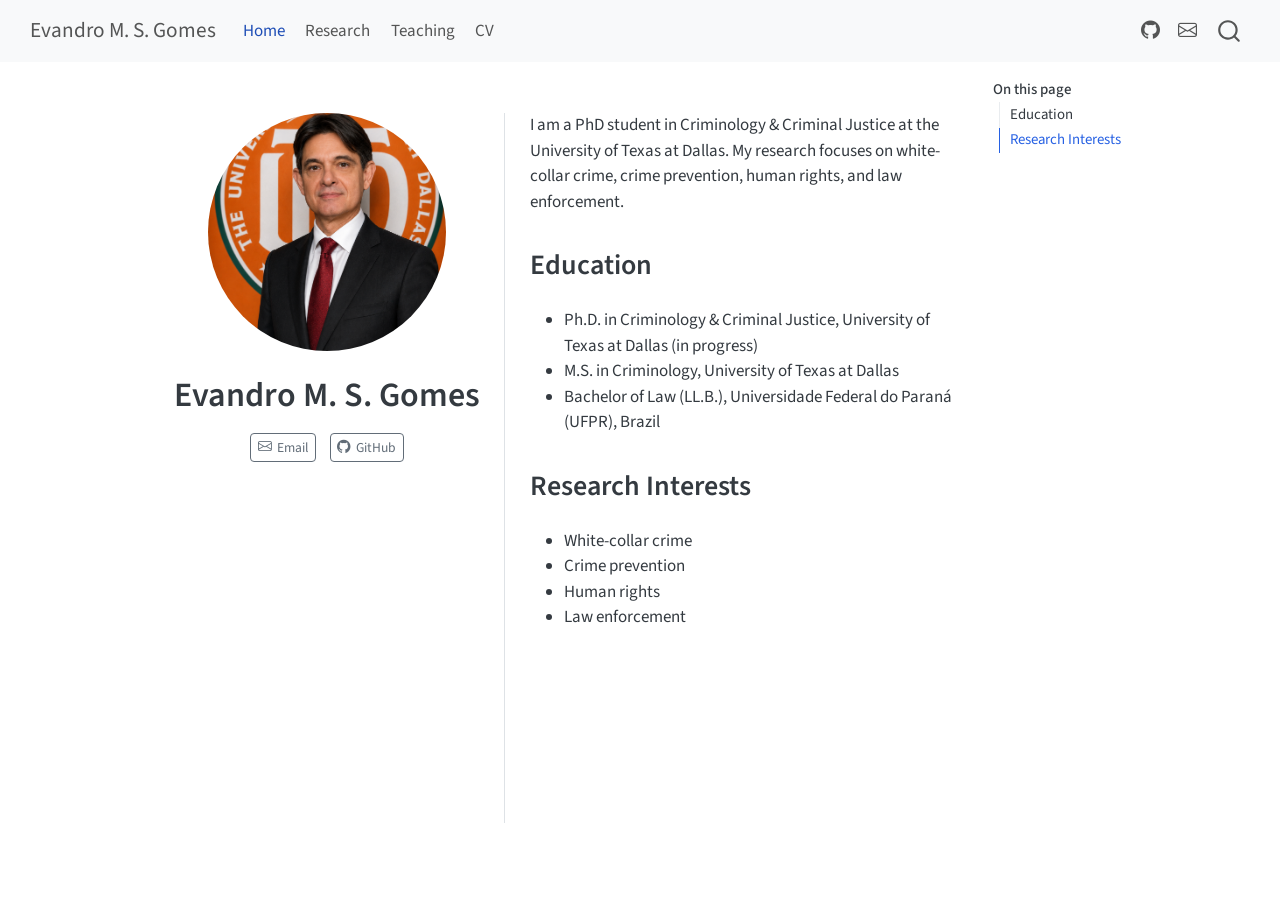
==== docs/index.html @ 04cb767e "Initial Quarto website" ====
<!DOCTYPE html>
<html xmlns="http://www.w3.org/1999/xhtml" lang="en" xml:lang="en"><head>

<meta charset="utf-8">
<meta name="generator" content="quarto-1.9.38">

<meta name="viewport" content="width=device-width, initial-scale=1.0, user-scalable=yes">


<title>Evandro M. S. Gomes</title>
<style>
/* Default styles provided by pandoc.
** See https://pandoc.org/MANUAL.html#variables-for-html for config info.
*/
code{white-space: pre-wrap;}
span.smallcaps{font-variant: small-caps;}
div.columns{display: flex; gap: min(4vw, 1.5em);}
div.column{flex: auto; overflow-x: auto;}
div.hanging-indent{margin-left: 1.5em; text-indent: -1.5em;}
ul.task-list{list-style: none;}
ul.task-list li input[type="checkbox"] {
  width: 0.8em;
  margin: 0 0.8em 0.2em -1em; /* quarto-specific, see https://github.com/quarto-dev/quarto-cli/issues/4556 */ 
  vertical-align: middle;
}
</style>


<script src="site_libs/quarto-nav/quarto-nav.js"></script>
<script src="site_libs/quarto-nav/headroom.min.js"></script>
<script src="site_libs/clipboard/clipboard.min.js"></script>
<script src="site_libs/quarto-search/autocomplete.umd.js"></script>
<script src="site_libs/quarto-search/fuse.min.js"></script>
<script src="site_libs/quarto-search/quarto-search.js"></script>
<meta name="quarto:offset" content="./">
<script src="site_libs/quarto-html/quarto.js" type="module"></script>
<script src="site_libs/quarto-html/tabsets/tabsets.js" type="module"></script>
<script src="site_libs/quarto-html/popper.min.js"></script>
<script src="site_libs/quarto-html/tippy.umd.min.js"></script>
<link href="site_libs/quarto-html/tippy.css" rel="stylesheet">
<link href="site_libs/quarto-html/quarto-syntax-highlighting-15634bcf2e68342d4ad2dfa704d543f6.css" rel="stylesheet" id="quarto-text-highlighting-styles">
<script src="site_libs/bootstrap/bootstrap.min.js"></script>
<link href="site_libs/bootstrap/bootstrap-icons.css" rel="stylesheet">
<link href="site_libs/bootstrap/bootstrap-a0f9fd0d421825b736dc1bbcbcba2219.min.css" rel="stylesheet" append-hash="true" id="quarto-bootstrap" data-mode="light">
<script id="quarto-search-options" type="application/json">{
  "location": "navbar",
  "copy-button": false,
  "collapse-after": 3,
  "panel-placement": "end",
  "type": "overlay",
  "limit": 50,
  "keyboard-shortcut": [
    "f",
    "/",
    "s"
  ],
  "show-item-context": false,
  "language": {
    "search-no-results-text": "No results",
    "search-matching-documents-text": "matching documents",
    "search-copy-link-title": "Copy link to search",
    "search-hide-matches-text": "Hide additional matches",
    "search-more-match-text": "more match in this document",
    "search-more-matches-text": "more matches in this document",
    "search-clear-button-title": "Clear",
    "search-text-placeholder": "",
    "search-detached-cancel-button-title": "Cancel",
    "search-submit-button-title": "Submit",
    "search-label": "Search"
  }
}</script>


<link rel="stylesheet" href="styles.css">
</head>

<body class="nav-fixed quarto-light">

<div id="quarto-search-results"></div>
  <header id="quarto-header" class="headroom fixed-top">
    <nav class="navbar navbar-expand-lg " data-bs-theme="dark">
      <div class="navbar-container container-fluid">
      <div class="navbar-brand-container mx-auto">
    <a class="navbar-brand" href="./index.html">
    <span class="navbar-title">Evandro M. S. Gomes</span>
    </a>
  </div>
            <div id="quarto-search" class="" title="Search"></div>
          <button class="navbar-toggler" type="button" data-bs-toggle="collapse" data-bs-target="#navbarCollapse" aria-controls="navbarCollapse" role="menu" aria-expanded="false" aria-label="Toggle navigation" onclick="if (window.quartoToggleHeadroom) { window.quartoToggleHeadroom(); }">
  <span class="navbar-toggler-icon"></span>
</button>
          <div class="collapse navbar-collapse" id="navbarCollapse">
            <ul class="navbar-nav navbar-nav-scroll me-auto">
  <li class="nav-item">
    <a class="nav-link active" href="./index.html" aria-current="page"> 
<span class="menu-text">Home</span></a>
  </li>  
  <li class="nav-item">
    <a class="nav-link" href="./research.html"> 
<span class="menu-text">Research</span></a>
  </li>  
  <li class="nav-item">
    <a class="nav-link" href="./teaching.html"> 
<span class="menu-text">Teaching</span></a>
  </li>  
  <li class="nav-item">
    <a class="nav-link" href="./cv.html"> 
<span class="menu-text">CV</span></a>
  </li>  
</ul>
            <ul class="navbar-nav navbar-nav-scroll ms-auto">
  <li class="nav-item compact">
    <a class="nav-link" href="https://github.com/evandromsg"> <i class="bi bi-github" role="img">
</i> 
<span class="menu-text"></span></a>
  </li>  
  <li class="nav-item compact">
    <a class="nav-link" href="mailto:evandromsg@hotmail.com"> <i class="bi bi-envelope" role="img">
</i> 
<span class="menu-text"></span></a>
  </li>  
</ul>
          </div> <!-- /navcollapse -->
            <div class="quarto-navbar-tools">
</div>
      </div> <!-- /container-fluid -->
    </nav>
</header>
<!-- content -->
<div id="quarto-content" class="quarto-container page-columns page-rows-contents page-layout-article page-navbar">
<!-- sidebar -->
<!-- margin-sidebar -->
    <div id="quarto-margin-sidebar" class="sidebar margin-sidebar">
        <nav id="TOC" role="doc-toc" class="toc-active">
    <h2 id="toc-title">On this page</h2>
  <ul>
  <li><a href="#education" id="toc-education" class="nav-link active" data-scroll-target="#education">Education</a></li>
  <li><a href="#research-interests" id="toc-research-interests" class="nav-link" data-scroll-target="#research-interests">Research Interests</a></li>
  </ul>
</nav>
    </div>
<!-- main -->
<div class="quarto-about-trestles">
  <div class="about-entity">
    <img src="profile.png" class="about-image
  round " style="height: 14em; width: 14em;">
<header id="title-block-header" class="quarto-title-block default">
<div class="quarto-title">
<h1 class="title">Evandro M. S. Gomes</h1>
</div>
<div class="quarto-title-meta">
  </div>
</header>
    <div class="about-links">
  <a href="mailto:evandromsg@hotmail.com" class="about-link" rel="" target="">
    <i class="bi bi-envelope"></i>
     <span class="about-link-text">Email</span>
  </a>
  <a href="https://github.com/evandromsg" class="about-link" rel="" target="">
    <i class="bi bi-github"></i>
     <span class="about-link-text">GitHub</span>
  </a>
</div>
  </div>
  <div class="about-contents"><main class="content" id="quarto-document-content">

<p>I am a PhD student in Criminology &amp; Criminal Justice at the University of Texas at Dallas. My research focuses on white-collar crime, crime prevention, human rights, and law enforcement.</p>
<section id="education" class="level2">
<h2 data-anchor-id="education">Education</h2>
<ul>
<li>Ph.D.&nbsp;in Criminology &amp; Criminal Justice, University of Texas at Dallas (in progress)</li>
<li>M.S. in Criminology, University of Texas at Dallas</li>
<li>Bachelor of Law (LL.B.), Universidade Federal do Paraná (UFPR), Brazil</li>
</ul>
</section>
<section id="research-interests" class="level2">
<h2 data-anchor-id="research-interests">Research Interests</h2>
<ul>
<li>White-collar crime</li>
<li>Crime prevention</li>
<li>Human rights</li>
<li>Law enforcement</li>
</ul>


</section>
</main></div>
</div>
 <!-- /main -->
<script id="quarto-html-after-body" type="application/javascript">
  window.document.addEventListener("DOMContentLoaded", function (event) {
    const isCodeAnnotation = (el) => {
      for (const clz of el.classList) {
        if (clz.startsWith('code-annotation-')) {                     
          return true;
        }
      }
      return false;
    }
    const onCopySuccess = function(e) {
      // button target
      const button = e.trigger;
      // don't keep focus
      button.blur();
      // flash "checked"
      button.classList.add('code-copy-button-checked');
      var currentTitle = button.getAttribute("title");
      button.setAttribute("title", "Copied!");
      let tooltip;
      if (window.bootstrap) {
        button.setAttribute("data-bs-toggle", "tooltip");
        button.setAttribute("data-bs-placement", "left");
        button.setAttribute("data-bs-title", "Copied!");
        tooltip = new bootstrap.Tooltip(button, 
          { trigger: "manual", 
            customClass: "code-copy-button-tooltip",
            offset: [0, -8]});
        tooltip.show();    
      }
      setTimeout(function() {
        if (tooltip) {
          tooltip.hide();
          button.removeAttribute("data-bs-title");
          button.removeAttribute("data-bs-toggle");
          button.removeAttribute("data-bs-placement");
        }
        button.setAttribute("title", currentTitle);
        button.classList.remove('code-copy-button-checked');
      }, 1000);
      // clear code selection
      e.clearSelection();
    }
    const getTextToCopy = function(trigger) {
      const outerScaffold = trigger.parentElement.cloneNode(true);
      const codeEl = outerScaffold.querySelector('code');
      for (const childEl of codeEl.children) {
        if (isCodeAnnotation(childEl)) {
          childEl.remove();
        }
      }
      return codeEl.innerText;
    }
    const clipboard = new window.ClipboardJS('.code-copy-button:not([data-in-quarto-modal])', {
      text: getTextToCopy
    });
    clipboard.on('success', onCopySuccess);
    if (window.document.getElementById('quarto-embedded-source-code-modal')) {
      const clipboardModal = new window.ClipboardJS('.code-copy-button[data-in-quarto-modal]', {
        text: getTextToCopy,
        container: window.document.getElementById('quarto-embedded-source-code-modal')
      });
      clipboardModal.on('success', onCopySuccess);
    }
      var localhostRegex = new RegExp(/^(?:http|https):\/\/localhost\:?[0-9]*\//);
      var mailtoRegex = new RegExp(/^mailto:/);
        var filterRegex = new RegExp('/' + window.location.host + '/');
      var isInternal = (href) => {
          return filterRegex.test(href) || localhostRegex.test(href) || mailtoRegex.test(href);
      }
      // Inspect non-navigation links and adorn them if external
     var links = window.document.querySelectorAll('a[href]:not(.nav-link):not(.navbar-brand):not(.toc-action):not(.sidebar-link):not(.sidebar-item-toggle):not(.pagination-link):not(.no-external):not([aria-hidden]):not(.dropdown-item):not(.quarto-navigation-tool):not(.about-link)');
      for (var i=0; i<links.length; i++) {
        const link = links[i];
        if (!isInternal(link.href)) {
          // undo the damage that might have been done by quarto-nav.js in the case of
          // links that we want to consider external
          if (link.dataset.originalHref !== undefined) {
            link.href = link.dataset.originalHref;
          }
        }
      }
    function tippyHover(el, contentFn, onTriggerFn, onUntriggerFn) {
      const config = {
        allowHTML: true,
        maxWidth: 500,
        delay: 100,
        arrow: false,
        appendTo: function(el) {
            return el.parentElement;
        },
        interactive: true,
        interactiveBorder: 10,
        theme: 'quarto',
        placement: 'bottom-start',
      };
      if (contentFn) {
        config.content = contentFn;
      }
      if (onTriggerFn) {
        config.onTrigger = onTriggerFn;
      }
      if (onUntriggerFn) {
        config.onUntrigger = onUntriggerFn;
      }
      window.tippy(el, config); 
    }
    const noterefs = window.document.querySelectorAll('a[role="doc-noteref"]');
    for (var i=0; i<noterefs.length; i++) {
      const ref = noterefs[i];
      tippyHover(ref, function() {
        // use id or data attribute instead here
        let href = ref.getAttribute('data-footnote-href') || ref.getAttribute('href');
        try { href = new URL(href).hash; } catch {}
        const id = href.replace(/^#\/?/, "");
        const note = window.document.getElementById(id);
        if (note) {
          return note.innerHTML;
        } else {
          return "";
        }
      });
    }
    const xrefs = window.document.querySelectorAll('a.quarto-xref');
    const processXRef = (id, note) => {
      // Strip column container classes
      const stripColumnClz = (el) => {
        el.classList.remove("page-full", "page-columns");
        if (el.children) {
          for (const child of el.children) {
            stripColumnClz(child);
          }
        }
      }
      stripColumnClz(note)
      if (id === null || id.startsWith('sec-')) {
        // Special case sections, only their first couple elements
        const container = document.createElement("div");
        if (note.children && note.children.length > 2) {
          container.appendChild(note.children[0].cloneNode(true));
          for (let i = 1; i < note.children.length; i++) {
            const child = note.children[i];
            if (child.tagName === "P" && child.innerText === "") {
              continue;
            } else {
              container.appendChild(child.cloneNode(true));
              break;
            }
          }
          if (window.Quarto?.typesetMath) {
            window.Quarto.typesetMath(container);
          }
          return container.innerHTML
        } else {
          if (window.Quarto?.typesetMath) {
            window.Quarto.typesetMath(note);
          }
          return note.innerHTML;
        }
      } else {
        // Remove any anchor links if they are present
        const anchorLink = note.querySelector('a.anchorjs-link');
        if (anchorLink) {
          anchorLink.remove();
        }
        if (window.Quarto?.typesetMath) {
          window.Quarto.typesetMath(note);
        }
        if (note.classList.contains("callout")) {
          return note.outerHTML;
        } else {
          return note.innerHTML;
        }
      }
    }
    for (var i=0; i<xrefs.length; i++) {
      const xref = xrefs[i];
      tippyHover(xref, undefined, function(instance) {
        instance.disable();
        let url = xref.getAttribute('href');
        let hash = undefined; 
        if (url.startsWith('#')) {
          hash = url;
        } else {
          try { hash = new URL(url).hash; } catch {}
        }
        if (hash) {
          const id = hash.replace(/^#\/?/, "");
          const note = window.document.getElementById(id);
          if (note !== null) {
            try {
              const html = processXRef(id, note.cloneNode(true));
              instance.setContent(html);
            } finally {
              instance.enable();
              instance.show();
            }
          } else {
            // See if we can fetch this
            fetch(url.split('#')[0])
            .then(res => res.text())
            .then(html => {
              const parser = new DOMParser();
              const htmlDoc = parser.parseFromString(html, "text/html");
              const note = htmlDoc.getElementById(id);
              if (note !== null) {
                const html = processXRef(id, note);
                instance.setContent(html);
              } 
            }).finally(() => {
              instance.enable();
              instance.show();
            });
          }
        } else {
          // See if we can fetch a full url (with no hash to target)
          // This is a special case and we should probably do some content thinning / targeting
          fetch(url)
          .then(res => res.text())
          .then(html => {
            const parser = new DOMParser();
            const htmlDoc = parser.parseFromString(html, "text/html");
            const note = htmlDoc.querySelector('main.content');
            if (note !== null) {
              // This should only happen for chapter cross references
              // (since there is no id in the URL)
              // remove the first header
              if (note.children.length > 0 && note.children[0].tagName === "HEADER") {
                note.children[0].remove();
              }
              const html = processXRef(null, note);
              instance.setContent(html);
            } 
          }).finally(() => {
            instance.enable();
            instance.show();
          });
        }
      }, function(instance) {
      });
    }
        let selectedAnnoteEl;
        const selectorForAnnotation = ( cell, annotation) => {
          let cellAttr = 'data-code-cell="' + cell + '"';
          let lineAttr = 'data-code-annotation="' +  annotation + '"';
          const selector = 'span[' + cellAttr + '][' + lineAttr + ']';
          return selector;
        }
        const selectCodeLines = (annoteEl) => {
          const doc = window.document;
          const targetCell = annoteEl.getAttribute("data-target-cell");
          const targetAnnotation = annoteEl.getAttribute("data-target-annotation");
          const annoteSpan = window.document.querySelector(selectorForAnnotation(targetCell, targetAnnotation));
          const lines = annoteSpan.getAttribute("data-code-lines").split(",");
          const lineIds = lines.map((line) => {
            return targetCell + "-" + line;
          })
          let top = null;
          let height = null;
          let parent = null;
          if (lineIds.length > 0) {
              //compute the position of the single el (top and bottom and make a div)
              const el = window.document.getElementById(lineIds[0]);
              top = el.offsetTop;
              height = el.offsetHeight;
              parent = el.parentElement.parentElement;
            if (lineIds.length > 1) {
              const lastEl = window.document.getElementById(lineIds[lineIds.length - 1]);
              const bottom = lastEl.offsetTop + lastEl.offsetHeight;
              height = bottom - top;
            }
            if (top !== null && height !== null && parent !== null) {
              // cook up a div (if necessary) and position it 
              let div = window.document.getElementById("code-annotation-line-highlight");
              if (div === null) {
                div = window.document.createElement("div");
                div.setAttribute("id", "code-annotation-line-highlight");
                div.style.position = 'absolute';
                parent.appendChild(div);
              }
              div.style.top = top - 2 + "px";
              div.style.height = height + 4 + "px";
              div.style.left = 0;
              let gutterDiv = window.document.getElementById("code-annotation-line-highlight-gutter");
              if (gutterDiv === null) {
                gutterDiv = window.document.createElement("div");
                gutterDiv.setAttribute("id", "code-annotation-line-highlight-gutter");
                gutterDiv.style.position = 'absolute';
                const codeCell = window.document.getElementById(targetCell);
                const gutter = codeCell.querySelector('.code-annotation-gutter');
                gutter.appendChild(gutterDiv);
              }
              gutterDiv.style.top = top - 2 + "px";
              gutterDiv.style.height = height + 4 + "px";
            }
            selectedAnnoteEl = annoteEl;
          }
        };
        const unselectCodeLines = () => {
          const elementsIds = ["code-annotation-line-highlight", "code-annotation-line-highlight-gutter"];
          elementsIds.forEach((elId) => {
            const div = window.document.getElementById(elId);
            if (div) {
              div.remove();
            }
          });
          selectedAnnoteEl = undefined;
        };
          // Handle positioning of the toggle
      window.addEventListener(
        "resize",
        throttle(() => {
          elRect = undefined;
          if (selectedAnnoteEl) {
            selectCodeLines(selectedAnnoteEl);
          }
        }, 10)
      );
      function throttle(fn, ms) {
      let throttle = false;
      let timer;
        return (...args) => {
          if(!throttle) { // first call gets through
              fn.apply(this, args);
              throttle = true;
          } else { // all the others get throttled
              if(timer) clearTimeout(timer); // cancel #2
              timer = setTimeout(() => {
                fn.apply(this, args);
                timer = throttle = false;
              }, ms);
          }
        };
      }
        // Attach click handler to the DT
        const annoteDls = window.document.querySelectorAll('dt[data-target-cell]');
        for (const annoteDlNode of annoteDls) {
          annoteDlNode.addEventListener('click', (event) => {
            const clickedEl = event.target;
            if (clickedEl !== selectedAnnoteEl) {
              unselectCodeLines();
              const activeEl = window.document.querySelector('dt[data-target-cell].code-annotation-active');
              if (activeEl) {
                activeEl.classList.remove('code-annotation-active');
              }
              selectCodeLines(clickedEl);
              clickedEl.classList.add('code-annotation-active');
            } else {
              // Unselect the line
              unselectCodeLines();
              clickedEl.classList.remove('code-annotation-active');
            }
          });
        }
    const findCites = (el) => {
      const parentEl = el.parentElement;
      if (parentEl) {
        const cites = parentEl.dataset.cites;
        if (cites) {
          return {
            el,
            cites: cites.split(' ')
          };
        } else {
          return findCites(el.parentElement)
        }
      } else {
        return undefined;
      }
    };
    var bibliorefs = window.document.querySelectorAll('a[role="doc-biblioref"]');
    for (var i=0; i<bibliorefs.length; i++) {
      const ref = bibliorefs[i];
      const citeInfo = findCites(ref);
      if (citeInfo) {
        tippyHover(citeInfo.el, function() {
          var popup = window.document.createElement('div');
          citeInfo.cites.forEach(function(cite) {
            var citeDiv = window.document.createElement('div');
            citeDiv.classList.add('hanging-indent');
            citeDiv.classList.add('csl-entry');
            var biblioDiv = window.document.getElementById('ref-' + cite);
            if (biblioDiv) {
              citeDiv.innerHTML = biblioDiv.innerHTML;
            }
            popup.appendChild(citeDiv);
          });
          return popup.innerHTML;
        });
      }
    }
  });
  </script>
</div> <!-- /content -->




</body></html>
---- docs/site_libs/quarto-html/tippy.css ----
.tippy-box[data-animation=fade][data-state=hidden]{opacity:0}[data-tippy-root]{max-width:calc(100vw - 10px)}.tippy-box{position:relative;background-color:#333;color:#fff;border-radius:4px;font-size:14px;line-height:1.4;white-space:normal;outline:0;transition-property:transform,visibility,opacity}.tippy-box[data-placement^=top]>.tippy-arrow{bottom:0}.tippy-box[data-placement^=top]>.tippy-arrow:before{bottom:-7px;left:0;border-width:8px 8px 0;border-top-color:initial;transform-origin:center top}.tippy-box[data-placement^=bottom]>.tippy-arrow{top:0}.tippy-box[data-placement^=bottom]>.tippy-arrow:before{top:-7px;left:0;border-width:0 8px 8px;border-bottom-color:initial;transform-origin:center bottom}.tippy-box[data-placement^=left]>.tippy-arrow{right:0}.tippy-box[data-placement^=left]>.tippy-arrow:before{border-width:8px 0 8px 8px;border-left-color:initial;right:-7px;transform-origin:center left}.tippy-box[data-placement^=right]>.tippy-arrow{left:0}.tippy-box[data-placement^=right]>.tippy-arrow:before{left:-7px;border-width:8px 8px 8px 0;border-right-color:initial;transform-origin:center right}.tippy-box[data-inertia][data-state=visible]{transition-timing-function:cubic-bezier(.54,1.5,.38,1.11)}.tippy-arrow{width:16px;height:16px;color:#333}.tippy-arrow:before{content:"";position:absolute;border-color:transparent;border-style:solid}.tippy-content{position:relative;padding:5px 9px;z-index:1}
---- docs/site_libs/quarto-html/quarto-syntax-highlighting-15634bcf2e68342d4ad2dfa704d543f6.css ----
/* quarto syntax highlight colors */
:root {
  --quarto-hl-ot-color: #003B4F;
  --quarto-hl-at-color: #657422;
  --quarto-hl-ss-color: #20794D;
  --quarto-hl-an-color: #5E5E5E;
  --quarto-hl-fu-color: #4758AB;
  --quarto-hl-st-color: #20794D;
  --quarto-hl-cf-color: #003B4F;
  --quarto-hl-op-color: #5E5E5E;
  --quarto-hl-er-color: #AD0000;
  --quarto-hl-bn-color: #AD0000;
  --quarto-hl-al-color: #AD0000;
  --quarto-hl-va-color: #111111;
  --quarto-hl-bu-color: inherit;
  --quarto-hl-ex-color: inherit;
  --quarto-hl-pp-color: #AD0000;
  --quarto-hl-in-color: #5E5E5E;
  --quarto-hl-vs-color: #20794D;
  --quarto-hl-wa-color: #5E5E5E;
  --quarto-hl-do-color: #5E5E5E;
  --quarto-hl-im-color: #00769E;
  --quarto-hl-ch-color: #20794D;
  --quarto-hl-dt-color: #AD0000;
  --quarto-hl-fl-color: #AD0000;
  --quarto-hl-co-color: #5E5E5E;
  --quarto-hl-cv-color: #5E5E5E;
  --quarto-hl-cn-color: #8f5902;
  --quarto-hl-sc-color: #5E5E5E;
  --quarto-hl-dv-color: #AD0000;
  --quarto-hl-kw-color: #003B4F;
}

/* other quarto variables */
:root {
  --quarto-font-monospace: SFMono-Regular, Menlo, Monaco, Consolas, "Liberation Mono", "Courier New", monospace;
}

/* syntax highlight based on Pandoc's rules */
pre > code.sourceCode > span {
  color: #003B4F;
}

code.sourceCode > span {
  color: #003B4F;
}

div.sourceCode,
div.sourceCode pre.sourceCode {
  color: #003B4F;
}

/* Normal */
code span {
  color: #003B4F;
}

/* Alert */
code span.al {
  color: #AD0000;
  font-style: inherit;
}

/* Annotation */
code span.an {
  color: #5E5E5E;
  font-style: inherit;
}

/* Attribute */
code span.at {
  color: #657422;
  font-style: inherit;
}

/* BaseN */
code span.bn {
  color: #AD0000;
  font-style: inherit;
}

/* BuiltIn */
code span.bu {
  font-style: inherit;
}

/* ControlFlow */
code span.cf {
  color: #003B4F;
  font-weight: bold;
  font-style: inherit;
}

/* Char */
code span.ch {
  color: #20794D;
  font-style: inherit;
}

/* Constant */
code span.cn {
  color: #8f5902;
  font-style: inherit;
}

/* Comment */
code span.co {
  color: #5E5E5E;
  font-style: inherit;
}

/* CommentVar */
code span.cv {
  color: #5E5E5E;
  font-style: italic;
}

/* Documentation */
code span.do {
  color: #5E5E5E;
  font-style: italic;
}

/* DataType */
code span.dt {
  color: #AD0000;
  font-style: inherit;
}

/* DecVal */
code span.dv {
  color: #AD0000;
  font-style: inherit;
}

/* Error */
code span.er {
  color: #AD0000;
  font-style: inherit;
}

/* Extension */
code span.ex {
  font-style: inherit;
}

/* Float */
code span.fl {
  color: #AD0000;
  font-style: inherit;
}

/* Function */
code span.fu {
  color: #4758AB;
  font-style: inherit;
}

/* Import */
code span.im {
  color: #00769E;
  font-style: inherit;
}

/* Information */
code span.in {
  color: #5E5E5E;
  font-style: inherit;
}

/* Keyword */
code span.kw {
  color: #003B4F;
  font-weight: bold;
  font-style: inherit;
}

/* Operator */
code span.op {
  color: #5E5E5E;
  font-style: inherit;
}

/* Other */
code span.ot {
  color: #003B4F;
  font-style: inherit;
}

/* Preprocessor */
code span.pp {
  color: #AD0000;
  font-style: inherit;
}

/* SpecialChar */
code span.sc {
  color: #5E5E5E;
  font-style: inherit;
}

/* SpecialString */
code span.ss {
  color: #20794D;
  font-style: inherit;
}

/* String */
code span.st {
  color: #20794D;
  font-style: inherit;
}

/* Variable */
code span.va {
  color: #111111;
  font-style: inherit;
}

/* VerbatimString */
code span.vs {
  color: #20794D;
  font-style: inherit;
}

/* Warning */
code span.wa {
  color: #5E5E5E;
  font-style: italic;
}

.prevent-inlining {
  content: "</";
}

/*# sourceMappingURL=f23921c56f73e400b49028c9186a1aa0.css.map */
---- docs/styles.css ----
/* css styles */
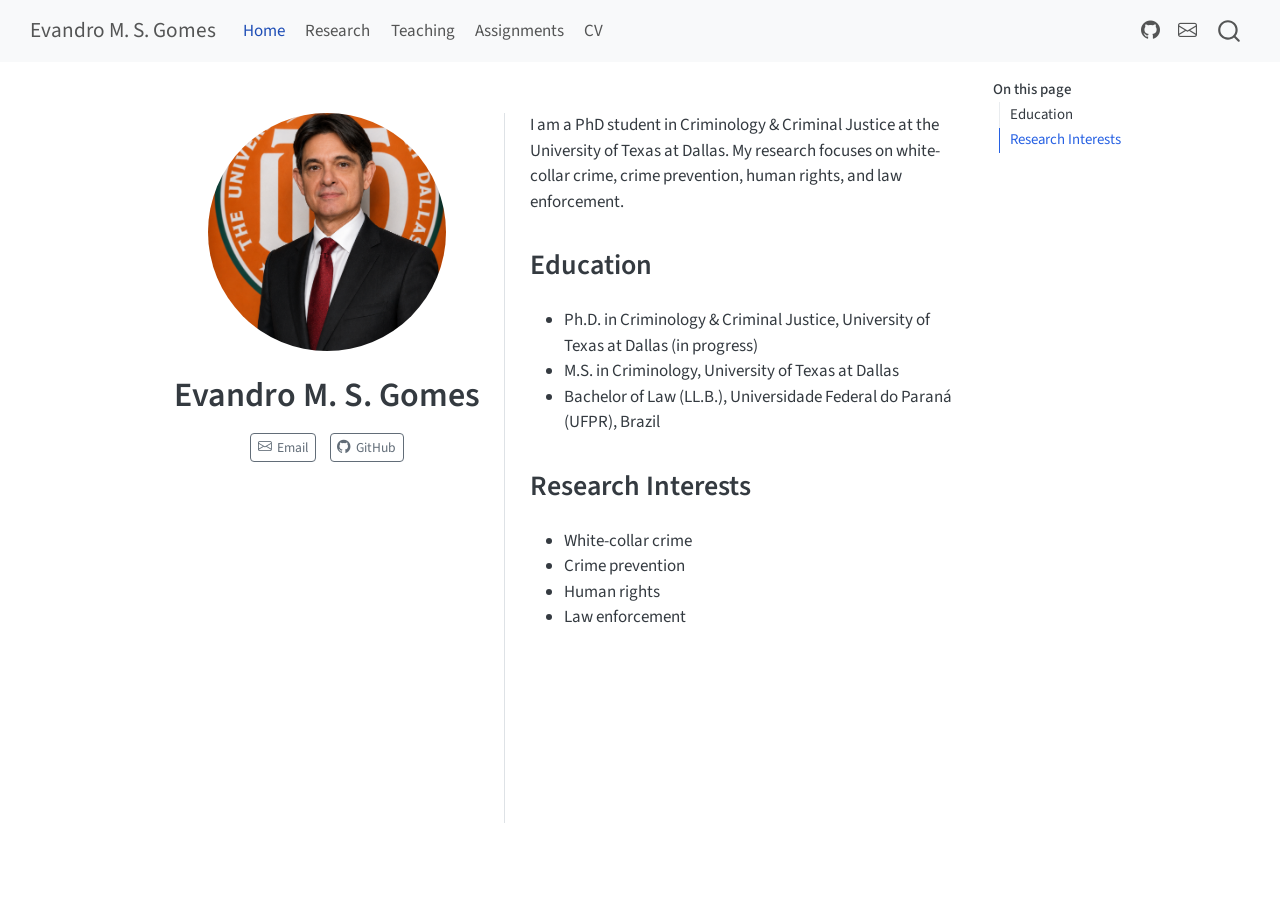
==== commit e39cc76a: "Add EPPS 6356 Assignment 1: Anscombe's Quartet, Fall Color, chart critique" ====
--- a/docs/index.html
+++ b/docs/index.html
@@ -102,6 +102,10 @@
   <li class="nav-item">
     <a class="nav-link" href="./teaching.html"> 
 <span class="menu-text">Teaching</span></a>
+  </li>  
+  <li class="nav-item">
+    <a class="nav-link" href="./assignments.html"> 
+<span class="menu-text">Assignments</span></a>
   </li>  
   <li class="nav-item">
     <a class="nav-link" href="./cv.html"> 
